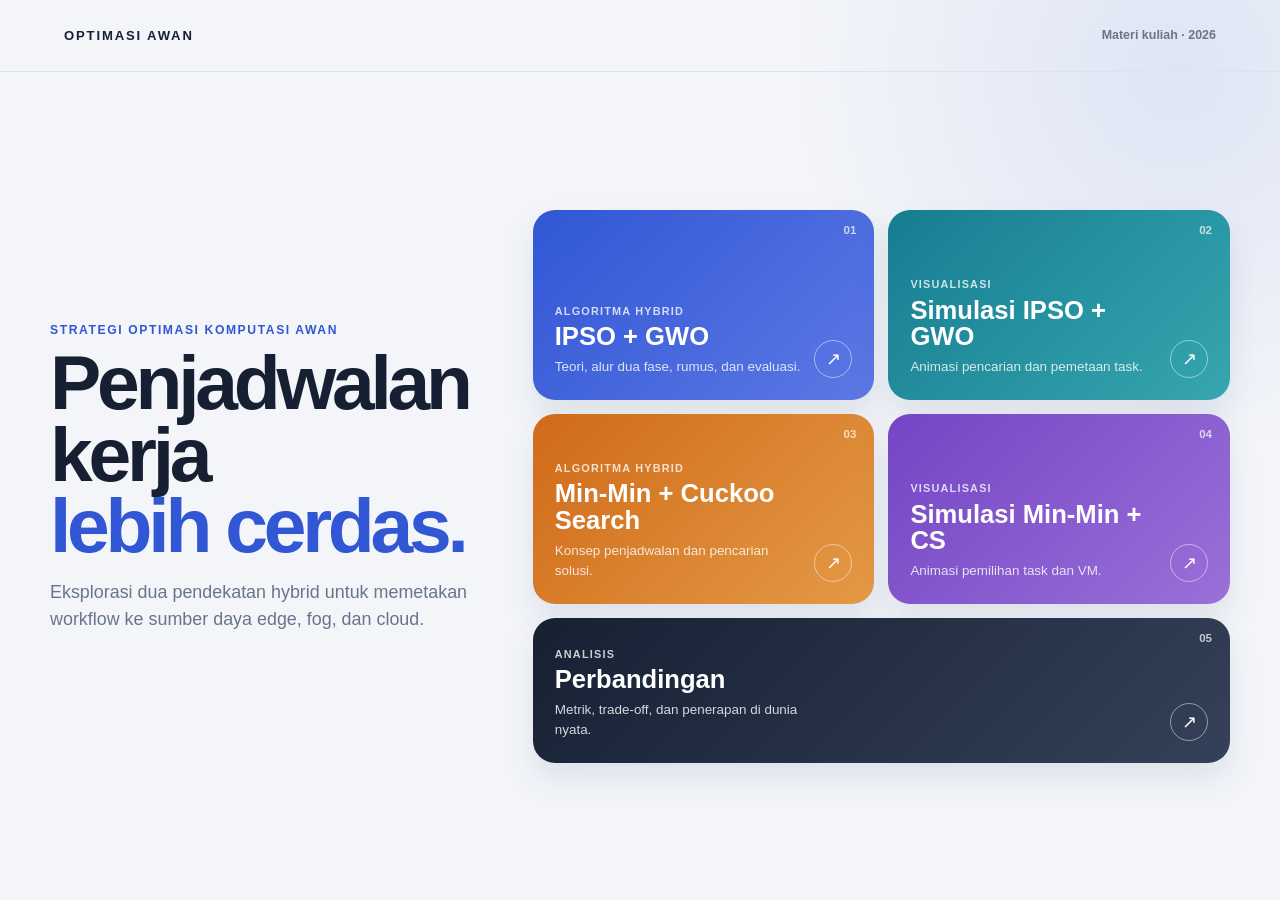
==== index.html @ a2a991a1 "setup: buat kerangka GitHub Pages dan halaman IPSO-GWO" ====
<!doctype html>
<html lang="id">
<head>
  <meta charset="utf-8">
  <meta name="viewport" content="width=device-width, initial-scale=1">
  <title>Strategi Optimasi Komputasi Awan</title>
  <meta name="description" content="Dashboard materi penjadwalan cloud dengan dua algoritma hybrid.">
  <link rel="stylesheet" href="css/style.css">
</head>
<body class="dashboard">
  <header class="dashboard-header">
    <a class="brand" href="index.html">OPTIMASI AWAN</a>
    <span class="header-meta">Materi kuliah · 2026</span>
  </header>

  <main class="dashboard-main">
    <section class="dashboard-intro">
      <p class="eyebrow">Strategi Optimasi Komputasi Awan</p>
      <h1>Penjadwalan kerja<br><span>lebih cerdas.</span></h1>
      <p>Eksplorasi dua pendekatan hybrid untuk memetakan workflow ke sumber daya edge, fog, dan cloud.</p>
    </section>

    <section class="dashboard-grid" aria-label="Pilihan halaman">
      <a class="dashboard-card card-indigo" href="ipso-gwo/">
        <span class="card-number">01</span>
        <div>
          <p class="card-kicker">Algoritma hybrid</p>
          <h2>IPSO + GWO</h2>
          <p>Teori, alur dua fase, rumus, dan evaluasi.</p>
        </div>
        <span class="card-arrow" aria-hidden="true">↗</span>
      </a>

      <a class="dashboard-card card-cyan" href="ipso-gwo/simulasi.html">
        <span class="card-number">02</span>
        <div>
          <p class="card-kicker">Visualisasi</p>
          <h2>Simulasi IPSO + GWO</h2>
          <p>Animasi pencarian dan pemetaan task.</p>
        </div>
        <span class="card-arrow" aria-hidden="true">↗</span>
      </a>

      <a class="dashboard-card card-orange" href="minmin-cs/">
        <span class="card-number">03</span>
        <div>
          <p class="card-kicker">Algoritma hybrid</p>
          <h2>Min-Min + Cuckoo Search</h2>
          <p>Konsep penjadwalan dan pencarian solusi.</p>
        </div>
        <span class="card-arrow" aria-hidden="true">↗</span>
      </a>

      <a class="dashboard-card card-violet" href="minmin-cs/simulasi.html">
        <span class="card-number">04</span>
        <div>
          <p class="card-kicker">Visualisasi</p>
          <h2>Simulasi Min-Min + CS</h2>
          <p>Animasi pemilihan task dan VM.</p>
        </div>
        <span class="card-arrow" aria-hidden="true">↗</span>
      </a>

      <a class="dashboard-card card-dark" href="perbandingan/">
        <span class="card-number">05</span>
        <div>
          <p class="card-kicker">Analisis</p>
          <h2>Perbandingan</h2>
          <p>Metrik, trade-off, dan penerapan di dunia nyata.</p>
        </div>
        <span class="card-arrow" aria-hidden="true">↗</span>
      </a>
    </section>
  </main>

  <script src="js/common.js"></script>
</body>
</html>
---- css/style.css ----
:root {
  --bg: #f3f5f9;
  --surface: #ffffff;
  --text: #172033;
  --muted: #69758a;
  --indigo: #3157d5;
  --cyan: #167d91;
  --orange: #d06a18;
  --violet: #7445c5;
  --dark: #172033;
  --border: #dde3ed;
  --radius: 22px;
  --container: 1180px;
}

* { box-sizing: border-box; }
html { scroll-behavior: smooth; }
body {
  margin: 0;
  min-width: 320px;
  color: var(--text);
  background: var(--bg);
  font-family: Inter, "Segoe UI", Arial, sans-serif;
  line-height: 1.5;
}
a { color: inherit; }

/* Dashboard */
.dashboard {
  min-height: 100vh;
  background:
    radial-gradient(circle at 92% 8%, rgba(49, 87, 213, 0.10), transparent 24rem),
    var(--bg);
}
.dashboard-header {
  height: 72px;
  display: flex;
  align-items: center;
  justify-content: space-between;
  padding: 0 clamp(20px, 5vw, 64px);
  border-bottom: 1px solid var(--border);
}
.brand {
  text-decoration: none;
  font-size: 0.82rem;
  font-weight: 900;
  letter-spacing: 0.14em;
}
.header-meta {
  color: var(--muted);
  font-size: 0.78rem;
  font-weight: 700;
}
.dashboard-main {
  width: min(calc(100% - 40px), var(--container));
  min-height: calc(100vh - 72px);
  margin: 0 auto;
  display: grid;
  grid-template-columns: 0.72fr 1.28fr;
  gap: clamp(28px, 5vw, 72px);
  align-items: center;
  padding: 44px 0;
}
.dashboard-intro h1 {
  margin: 8px 0 18px;
  font-size: clamp(3rem, 6vw, 6.1rem);
  line-height: 0.93;
  letter-spacing: -0.055em;
}
.dashboard-intro h1 span { color: var(--indigo); }
.dashboard-intro > p:last-child {
  max-width: 430px;
  color: var(--muted);
  font-size: clamp(1rem, 1.4vw, 1.15rem);
}
.eyebrow {
  margin: 0;
  color: var(--indigo);
  font-size: 0.76rem;
  font-weight: 900;
  letter-spacing: 0.13em;
  text-transform: uppercase;
}
.dashboard-grid {
  display: grid;
  grid-template-columns: repeat(2, minmax(0, 1fr));
  gap: 14px;
}
.dashboard-card {
  position: relative;
  min-height: 190px;
  padding: 22px;
  display: flex;
  align-items: flex-end;
  justify-content: space-between;
  overflow: hidden;
  border-radius: var(--radius);
  color: white;
  text-decoration: none;
  box-shadow: 0 16px 32px rgba(31, 54, 98, 0.10);
  transition: transform 180ms ease, box-shadow 180ms ease;
}
.dashboard-card:hover {
  transform: translateY(-5px);
  box-shadow: 0 20px 38px rgba(31, 54, 98, 0.18);
}
.dashboard-card:last-child { grid-column: 1 / -1; min-height: 145px; }
.card-indigo { background: linear-gradient(135deg, #3157d5, #5c78e4); }
.card-cyan { background: linear-gradient(135deg, #167d91, #36a6af); }
.card-orange { background: linear-gradient(135deg, #d06a18, #e49a46); }
.card-violet { background: linear-gradient(135deg, #7445c5, #9a70d8); }
.card-dark { background: linear-gradient(135deg, #172033, #344158); }
.card-number {
  position: absolute;
  right: 18px;
  top: 12px;
  font-size: 0.72rem;
  font-weight: 900;
  opacity: 0.72;
}
.card-kicker {
  margin: 0 0 4px;
  font-size: 0.68rem;
  font-weight: 900;
  letter-spacing: 0.11em;
  text-transform: uppercase;
  opacity: 0.78;
}
.dashboard-card h2 {
  max-width: 260px;
  margin: 0;
  font-size: clamp(1.25rem, 2vw, 1.75rem);
  line-height: 1.05;
}
.dashboard-card div > p:last-child {
  max-width: 260px;
  margin: 7px 0 0;
  font-size: 0.84rem;
  opacity: 0.82;
}
.card-arrow {
  flex: 0 0 auto;
  width: 38px;
  height: 38px;
  display: grid;
  place-items: center;
  margin-left: 10px;
  border: 1px solid rgba(255,255,255,0.48);
  border-radius: 50%;
  font-size: 1.15rem;
}

/* Slide presentation */
.slide-deck {
  width: 100vw;
  height: 100vh;
  overflow: hidden;
  background: #080c18;
}
.slide-track {
  width: 100%;
  height: 100%;
  display: flex;
  perspective: 1400px;
  transition: transform 820ms cubic-bezier(.22,.82,.18,1);
  will-change: transform;
}
.slide {
  position: relative;
  flex: 0 0 100vw;
  width: 100vw;
  min-height: 100vh;
  display: grid;
  align-items: center;
  padding: clamp(28px, 6vw, 76px);
  background:
    radial-gradient(circle at 82% 18%, rgba(90, 123, 230, 0.13), transparent 24vw),
    #f5f7fb;
  overflow: hidden;
  isolation: isolate;
  backface-visibility: hidden;
  transform-origin: center center;
}
.slide::before,
.slide::after {
  content: "";
  position: absolute;
  pointer-events: none;
  border-radius: 50%;
  filter: blur(1px);
  opacity: 0.2;
}
.slide::before {
  width: 15rem;
  height: 15rem;
  right: -7rem;
  bottom: -8rem;
  border: 2rem solid #3157d5;
}
.slide::after {
  width: 7rem;
  height: 7rem;
  left: -4rem;
  top: 22%;
  border: 1.2rem solid #21a5a5;
}
.ambient-field {
  position: absolute;
  z-index: 1;
  inset: 0;
  overflow: hidden;
  pointer-events: none;
}
.ambient-field::before {
  content: "";
  position: absolute;
  width: 32%;
  height: 32%;
  left: 58%;
  top: 12%;
  border: 1px solid rgba(49,87,213,.10);
  border-radius: 50%;
  box-shadow:
    0 0 0 35px rgba(49,87,213,.018),
    0 0 0 70px rgba(49,87,213,.012);
  animation: ambient-orbit 18s linear infinite;
}
.ambient-bubble {
  --x: 20%;
  --y: 20%;
  --size: 16px;
  --delay: 0s;
  --duration: 10s;
  --float-x: 40px;
  --float-y: -60px;
  position: absolute;
  left: var(--x);
  top: var(--y);
  width: var(--size);
  height: var(--size);
  border: 2px solid rgba(49,87,213,0.48);
  border-radius: 50%;
  background: radial-gradient(circle at 35% 30%, rgba(255,255,255,.95), rgba(49,87,213,.22));
  box-shadow: 0 10px 28px rgba(49,87,213,.14), 0 0 18px rgba(49,87,213,.08);
  opacity: .92;
  animation: ambient-drift var(--duration) cubic-bezier(.45,.05,.55,.95) var(--delay) infinite alternate;
}
.ambient-bubble:nth-child(3n) {
  border-color: rgba(33,165,165,.30);
  background: radial-gradient(circle at 35% 30%, rgba(255,255,255,.9), rgba(33,165,165,.14));
}
.ambient-bubble:nth-child(4n) {
  border-radius: 5px;
  transform: rotate(45deg);
  border-color: rgba(240,165,0,.30);
}
@keyframes ambient-drift {
  0% { transform: translate3d(-26px, 26px, 0) scale(.72) rotate(-12deg); }
  35% { transform: translate3d(16px, calc(-1 * var(--float-y)), 0) scale(1.18) rotate(10deg); }
  68% { transform: translate3d(var(--float-x), -28px, 0) scale(.88) rotate(18deg); }
  100% { transform: translate3d(38px, var(--float-y), 0) scale(1.08) rotate(32deg); }
}
@keyframes ambient-orbit {
  to { transform: rotate(360deg) scale(1.08); }
}
.slide:nth-child(even) {
  background:
    linear-gradient(135deg, rgba(49,87,213,0.07), transparent 34%),
    #edf2fa;
}
.slide-inner {
  width: min(100%, 1120px);
  margin: 0 auto;
  position: relative;
  z-index: 2;
  opacity: 0;
  transform: translateY(26px) scale(0.985);
  transition: opacity 520ms ease 220ms, transform 720ms cubic-bezier(.2,.75,.2,1) 180ms;
}
.slide.is-active .slide-inner {
  opacity: 1;
  transform: translateY(0) scale(1);
}
.slide.is-entering-forward {
  z-index: 3;
  animation: entering-forward 820ms cubic-bezier(.16,.82,.22,1) both;
}
.slide.is-entering-backward {
  z-index: 3;
  animation: entering-backward 820ms cubic-bezier(.16,.82,.22,1) both;
}
.slide.is-exiting-forward {
  z-index: 2;
  animation: exiting-forward 820ms cubic-bezier(.16,.82,.22,1) both;
}
.slide.is-exiting-backward {
  z-index: 2;
  animation: exiting-backward 820ms cubic-bezier(.16,.82,.22,1) both;
}
@keyframes entering-forward {
  0% { transform: translateX(16%) scale(.82) rotateY(-7deg); filter: brightness(.78); }
  58% { transform: translateX(-2%) scale(1.015) rotateY(1deg); filter: brightness(1); }
  100% { transform: translateX(0) scale(1) rotateY(0); }
}
@keyframes entering-backward {
  0% { transform: translateX(-16%) scale(.82) rotateY(7deg); filter: brightness(.78); }
  58% { transform: translateX(2%) scale(1.015) rotateY(-1deg); filter: brightness(1); }
  100% { transform: translateX(0) scale(1) rotateY(0); }
}
@keyframes exiting-forward {
  0% { transform: translateX(0) scale(1); opacity: 1; filter: blur(0); }
  100% { transform: translateX(-18%) scale(.88) rotateY(6deg); opacity: .52; filter: blur(2px); }
}
@keyframes exiting-backward {
  0% { transform: translateX(0) scale(1); opacity: 1; filter: blur(0); }
  100% { transform: translateX(18%) scale(.88) rotateY(-6deg); opacity: .52; filter: blur(2px); }
}
.slide.is-active .eyebrow {
  animation: reel-eyebrow 620ms cubic-bezier(.2,.75,.2,1) both 260ms;
}
.slide.is-active .slide-title {
  animation: reel-title 720ms cubic-bezier(.2,.75,.2,1) both 320ms;
}
.slide.is-active .slide-subtitle,
.slide.is-active .formula,
.slide.is-active .table-wrap,
.slide.is-active .mermaid,
.slide.is-active pre,
.slide.is-active .particle-row,
.slide.is-active .orbit {
  animation: reel-content 650ms cubic-bezier(.2,.75,.2,1) both 430ms;
}
.slide.is-active .slide-panel:nth-child(1) { animation: reel-card 620ms cubic-bezier(.2,.75,.2,1) both 420ms; }
.slide.is-active .slide-panel:nth-child(2) { animation: reel-card 620ms cubic-bezier(.2,.75,.2,1) both 520ms; }
.slide.is-active .slide-panel:nth-child(3) { animation: reel-card 620ms cubic-bezier(.2,.75,.2,1) both 620ms; }
@keyframes reel-eyebrow {
  from { opacity: 0; transform: translateX(-18px); letter-spacing: .22em; }
  to { opacity: 1; transform: translateX(0); letter-spacing: .13em; }
}
@keyframes reel-title {
  from { opacity: 0; transform: translateY(38px) scale(.96); filter: blur(5px); }
  to { opacity: 1; transform: translateY(0) scale(1); filter: blur(0); }
}
@keyframes reel-content {
  from { opacity: 0; transform: translateY(24px) scale(.97); }
  to { opacity: 1; transform: translateY(0) scale(1); }
}
@keyframes reel-card {
  from { opacity: 0; transform: translateY(44px) scale(.94) rotate(2deg); }
  to { opacity: 1; transform: translateY(0) scale(1) rotate(0); }
}
.slide-title {
  max-width: 900px;
  margin: 10px 0 28px;
  font-size: clamp(2.4rem, 6vw, 5.6rem);
  line-height: 0.98;
  letter-spacing: -0.045em;
  color: #172033;
}
.slide-subtitle {
  max-width: 760px;
  color: #465570;
  font-weight: 600;
  font-size: clamp(1.05rem, 2vw, 1.35rem);
}
.slide .eyebrow { color: #3157d5; }
.slide-panel h2,
.slide-panel h3,
.slide-panel p,
.slide-panel strong,
.slide-title,
.slide-subtitle,
.slide-number { color: #172033; }
.slide-panel p { color: #465570; }
.slide-panel strong { font-weight: 900; }
.slide-grid {
  display: grid;
  grid-template-columns: repeat(2, minmax(0, 1fr));
  gap: 18px;
}
.slide-grid.three { grid-template-columns: repeat(3, minmax(0, 1fr)); }
.slide-panel {
  padding: clamp(18px, 3vw, 28px);
  border: 1px solid var(--border);
  border-radius: 18px;
  background: var(--surface);
  transition: transform 240ms ease, border-color 240ms ease, box-shadow 240ms ease;
}
.slide-panel:hover {
  transform: translateY(-6px) rotate(-0.3deg);
  border-color: rgba(49,87,213,0.28);
  box-shadow: 0 18px 38px rgba(31,54,98,0.11);
}
.slide-panel h2, .slide-panel h3 { margin-top: 0; }
.slide-panel p:last-child { margin-bottom: 0; }
.slide-number {
  position: absolute;
  right: clamp(24px, 5vw, 64px);
  bottom: 24px;
  color: var(--muted);
  font-size: 0.75rem;
  font-weight: 900;
}
.slide-nav {
  position: fixed;
  z-index: 20;
  right: 20px;
  top: 18px;
  display: flex;
  gap: 8px;
}
.slide-controls {
  position: fixed;
  z-index: 30;
  left: 50%;
  bottom: 18px;
  transform: translateX(-50%);
  display: flex;
  align-items: center;
  gap: 10px;
  padding: 7px;
  border: 1px solid rgba(108,125,154,0.18);
  border-radius: 999px;
  background: rgba(255,255,255,0.82);
  box-shadow: 0 10px 30px rgba(31,54,98,0.12);
  backdrop-filter: blur(14px);
}
.slide-controls button {
  width: 38px;
  height: 38px;
  border: 0;
  border-radius: 50%;
  background: var(--text);
  color: white;
  cursor: pointer;
  transition: transform 160ms ease, opacity 160ms ease;
}
.slide-controls button:not(:disabled):hover { transform: scale(1.08); }
.slide-controls button:disabled { opacity: 0.25; cursor: default; }
.slide-counter {
  min-width: 68px;
  text-align: center;
  color: var(--muted);
  font-size: 0.72rem;
  font-weight: 900;
}
.slide-dots {
  display: flex;
  gap: 5px;
  align-items: center;
}
.slide-dot {
  width: 7px;
  height: 7px;
  padding: 0;
  border: 0;
  border-radius: 99px;
  background: #b7c0d0;
  cursor: pointer;
  transition: width 220ms ease, background 220ms ease;
}
.slide-dot.is-active { width: 22px; background: var(--indigo); }
.slide-progress {
  position: fixed;
  z-index: 40;
  left: 0;
  top: 0;
  height: 4px;
  width: 10%;
  background: linear-gradient(90deg, var(--indigo), #21a5a5);
  transition: width 500ms ease;
}
.orbit {
  position: relative;
  width: clamp(240px, 30vw, 390px);
  aspect-ratio: 1;
  margin: auto;
  display: grid;
  place-items: center;
  border: 1px solid rgba(49,87,213,0.18);
  border-radius: 50%;
  animation: orbit-breathe 4s ease-in-out infinite;
}
.orbit::before,
.orbit::after {
  content: "";
  position: absolute;
  border: 1px dashed rgba(49,87,213,0.28);
  border-radius: 50%;
  animation: orbit-spin 16s linear infinite;
}
.orbit::before { inset: 12%; }
.orbit::after { inset: 28%; animation-direction: reverse; animation-duration: 10s; }
.orbit-core {
  width: 34%;
  aspect-ratio: 1;
  display: grid;
  place-items: center;
  border-radius: 50%;
  background: var(--indigo);
  color: white;
  font-weight: 900;
  box-shadow: 0 16px 38px rgba(49,87,213,.28);
}
.orbit-node {
  position: absolute;
  width: 52px;
  height: 52px;
  display: grid;
  place-items: center;
  border-radius: 50%;
  background: white;
  color: var(--indigo);
  font-size: 0.72rem;
  font-weight: 900;
  box-shadow: 0 8px 24px rgba(31,54,98,.12);
}
.orbit-node.n1 { left: 8%; top: 14%; }
.orbit-node.n2 { right: 4%; top: 38%; }
.orbit-node.n3 { left: 24%; bottom: 2%; }
@keyframes orbit-spin { to { transform: rotate(360deg); } }
@keyframes orbit-breathe {
  0%,100% { transform: scale(.98); }
  50% { transform: scale(1.025); }
}
.particle-row {
  display: flex;
  align-items: center;
  justify-content: center;
  gap: clamp(8px,2vw,22px);
  min-height: 170px;
}
.particle {
  width: clamp(54px,7vw,86px);
  aspect-ratio: 1;
  display: grid;
  place-items: center;
  border-radius: 50%;
  background: #edf2fb;
  color: var(--indigo);
  font-weight: 900;
  box-shadow: inset 0 0 0 1px rgba(49,87,213,.12);
  animation: particle-pulse 2.4s ease-in-out infinite;
}
.particle:nth-child(2) { animation-delay: .18s; }
.particle:nth-child(3) { animation-delay: .36s; }
.particle:nth-child(4) { animation-delay: .54s; }
.particle.is-best {
  background: var(--indigo);
  color: white;
  box-shadow: 0 14px 32px rgba(49,87,213,.25);
}
@keyframes particle-pulse {
  0%,100% { transform: translateY(0); }
  50% { transform: translateY(-10px); }
}
.slide-nav a,
.slide-nav button {
  min-height: 38px;
  display: inline-grid;
  place-items: center;
  padding: 7px 12px;
  border: 1px solid var(--border);
  border-radius: 999px;
  background: rgba(255,255,255,0.92);
  color: var(--text);
  text-decoration: none;
  font: 800 0.78rem/1 Inter, "Segoe UI", sans-serif;
  cursor: pointer;
  backdrop-filter: blur(8px);
}
.metric {
  font-size: clamp(2.2rem, 5vw, 4.5rem);
  line-height: 1;
  font-weight: 900;
  letter-spacing: -0.04em;
  color: var(--indigo);
}
.formula {
  padding: 18px;
  border-radius: 14px;
  overflow-x: auto;
  background: #edf2fb;
  text-align: center;
}
.table-wrap { overflow-x: auto; }
table {
  width: 100%;
  border-collapse: collapse;
  background: var(--surface);
}
th, td {
  padding: 10px 12px;
  border: 1px solid var(--border);
  text-align: left;
}
th { background: #edf2fb; }
pre {
  overflow-x: auto;
  padding: 18px;
  border-radius: 14px;
  background: #172033;
  color: #edf3ff;
  font-size: clamp(0.72rem, 1.2vw, 0.9rem);
}
.mermaid {
  max-height: 56vh;
  overflow: auto;
  padding: 12px;
  border: 1px solid var(--border);
  border-radius: 14px;
  background: var(--surface);
}
.todo-slide {
  display: grid;
  place-items: center;
  text-align: center;
}
.todo-slide .slide-inner { max-width: 760px; }

@media (max-width: 900px) {
  .dashboard-main {
    grid-template-columns: 1fr;
    align-content: start;
  }
  .dashboard-intro h1 { font-size: clamp(3.2rem, 13vw, 5.8rem); }
  .dashboard-grid { padding-bottom: 24px; }
  .slide-grid, .slide-grid.three { grid-template-columns: 1fr; }
  .slide { min-height: 100vh; width: 100vw; flex-basis: 100vw; padding: 70px 20px 44px; }
  .slide-nav { right: 10px; top: 10px; }
}

@media (max-width: 600px) {
  .header-meta { display: none; }
  .dashboard-header { height: 58px; }
  .dashboard-main { min-height: calc(100vh - 58px); width: min(calc(100% - 24px), var(--container)); padding: 28px 0; }
  .dashboard-grid { grid-template-columns: 1fr; }
  .dashboard-card, .dashboard-card:last-child { grid-column: auto; min-height: 150px; }
  .dashboard-intro h1 { margin-bottom: 12px; }
  .slide-nav a:last-child { display: none; }
}

@media (prefers-color-scheme: dark) {
  :root {
    --bg: #0d1525;
    --surface: #121d30;
    --text: #edf3ff;
    --muted: #adb9ce;
    --border: #2b3a55;
  }
  .dashboard { background: radial-gradient(circle at 92% 8%, rgba(91, 119, 228, 0.14), transparent 24rem), var(--bg); }
  .dashboard-card { box-shadow: none; }
  .slide-deck, .slide:nth-child(even) { background: #0d1525; }
  .slide-panel, table { background: var(--surface); }
  th, .formula { background: #1a2942; }
  .slide-nav a, .slide-nav button { background: rgba(18,29,48,0.92); color: var(--text); }
  .slide-title,
  .slide-panel h2,
  .slide-panel h3,
  .slide-panel strong,
  .slide-number { color: #edf3ff; }
  .slide-subtitle,
  .slide-panel p { color: #bdc8d8; }
  .slide-controls { background: rgba(18,29,48,.92); }
  .slide-counter { color: #bdc8d8; }
}

@media (prefers-reduced-motion: reduce) {
  .slide-track,
  .slide,
  .slide-inner,
  .ambient-bubble,
  .orbit,
  .orbit::before,
  .orbit::after,
  .particle { transition: none !important; animation-duration: 1ms !important; animation-iteration-count: 1 !important; }
}
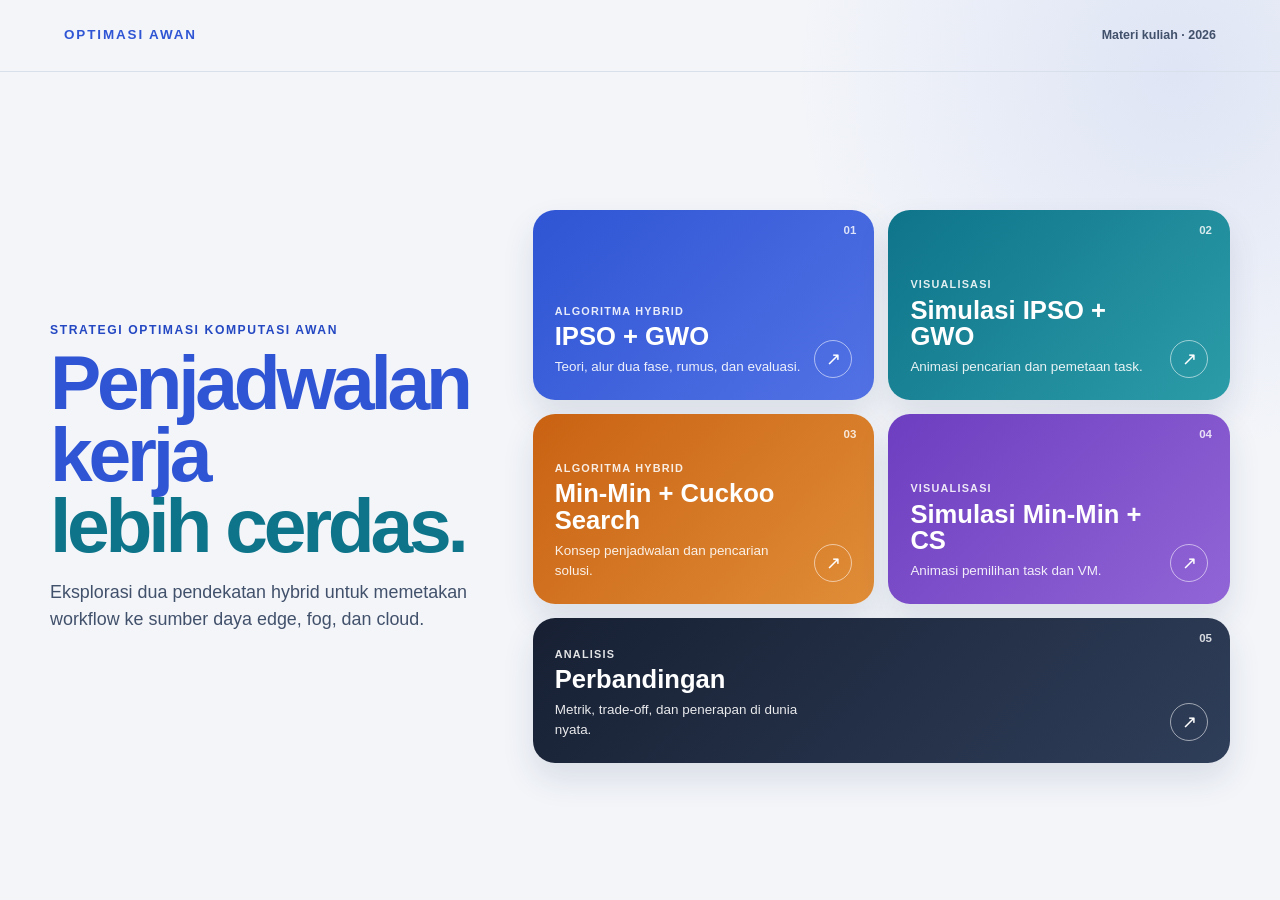
==== commit 6030ba02: "refactor: pisah CSS menjadi base.css dan theme.css per bagian" ====
--- a/index.html
+++ b/index.html
@@ -5,7 +5,7 @@
   <meta name="viewport" content="width=device-width, initial-scale=1">
   <title>Strategi Optimasi Komputasi Awan</title>
   <meta name="description" content="Dashboard materi penjadwalan cloud dengan dua algoritma hybrid.">
-  <link rel="stylesheet" href="css/style.css">
+  <link rel="stylesheet" href="css/base.css">
 </head>
 <body class="dashboard">
   <header class="dashboard-header">
--- a/css/base.css
+++ b/css/base.css
@@ -0,0 +1,955 @@
+:root,
+[data-theme="light"] {
+  --bg: #f3f5f9;
+  --slide-bg: #f5f7fb;
+  --slide-bg-alt: #edf2fa;
+  --surface: #ffffff;
+  --surface-subtle: #edf2fb;
+  --text: #172033;
+  --text-color: var(--text);
+  --heading-color: #2f55d4;
+  --text-muted: #42516b;
+  --muted: var(--text-muted);
+  --indigo: #2f55d4;
+  --cyan: #0e748a;
+  --orange: #c96212;
+  --violet: #7445c5;
+  --accent: var(--indigo);
+  --accent-secondary: var(--cyan);
+  --accent-text: #2447c2;
+  --accent-soft: rgba(47, 85, 212, 0.10);
+  --accent-glow: rgba(47, 85, 212, 0.22);
+  --dark: #172033;
+  --border: #d8e0ec;
+  --radius: 22px;
+  --container: 1180px;
+  --shadow-card: 0 14px 32px rgba(23, 32, 51, 0.08);
+  --shadow-card-hover: 0 20px 40px rgba(23, 32, 51, 0.14);
+  --dock-bg: rgba(255, 255, 255, 0.90);
+  --dock-border: rgba(47, 85, 212, 0.18);
+  --dock-btn-bg: #2f55d4;
+  --dock-btn-fg: #ffffff;
+  --dock-btn-disabled-bg: #e4eaf4;
+  --dock-btn-disabled-fg: #8391a8;
+  --dock-dot-bg: #b4c0d4;
+  --nav-bg: rgba(255, 255, 255, 0.92);
+  --nav-fg: #172033;
+  --nav-border: #d8e0ec;
+  --code-bg: #131d31;
+  --code-fg: #edf3ff;
+  --ambient-primary: rgba(47, 85, 212, 0.34);
+  --ambient-secondary: rgba(14, 116, 138, 0.28);
+  --ambient-tertiary: rgba(201, 98, 18, 0.26);
+  --focus-ring: #2f55d4;
+}
+
+[data-theme="dark"],
+.slide[data-theme="dark"] {
+  --bg: #0d1525;
+  --slide-bg: #0d1525;
+  --slide-bg-alt: #111c32;
+  --surface: #152238;
+  --surface-subtle: #1c2d4a;
+  --text: #e4ecf9;
+  --text-color: var(--text);
+  --heading-color: #f0f5ff;
+  --text-muted: #b4c2d8;
+  --muted: var(--text-muted);
+  --indigo: #4169eb;
+  --accent: #6e94ff;
+  --accent-secondary: #4ed8e0;
+  --accent-text: #85a8ff;
+  --accent-soft: rgba(110, 148, 255, 0.14);
+  --accent-glow: rgba(110, 148, 255, 0.28);
+  --border: #2a3c5c;
+  --shadow-card: 0 14px 32px rgba(4, 9, 20, 0.36);
+  --shadow-card-hover: 0 22px 44px rgba(4, 9, 20, 0.5);
+  --dock-bg: rgba(18, 29, 48, 0.92);
+  --dock-border: rgba(133, 168, 255, 0.22);
+  --dock-btn-bg: #3b63e6;
+  --dock-btn-fg: #ffffff;
+  --dock-btn-disabled-bg: rgba(148, 163, 184, 0.16);
+  --dock-btn-disabled-fg: rgba(180, 194, 216, 0.45);
+  --dock-dot-bg: #4f6282;
+  --nav-bg: rgba(21, 34, 56, 0.92);
+  --nav-fg: #edf3ff;
+  --nav-border: #2c4063;
+  --code-bg: #0a1120;
+  --code-fg: #edf3ff;
+  --ambient-primary: rgba(110, 148, 255, 0.32);
+  --ambient-secondary: rgba(78, 216, 224, 0.28);
+  --ambient-tertiary: rgba(255, 166, 77, 0.24);
+  --focus-ring: #85a8ff;
+}
+
+* { box-sizing: border-box; }
+html { scroll-behavior: smooth; }
+body {
+  margin: 0;
+  min-width: 320px;
+  color: var(--text-color);
+  background: var(--bg);
+  font-family: Inter, "Segoe UI", Arial, sans-serif;
+  line-height: 1.5;
+}
+a { color: inherit; }
+
+:focus-visible {
+  outline: 3px solid var(--focus-ring);
+  outline-offset: 2px;
+}
+
+/* Dashboard */
+.dashboard {
+  min-height: 100vh;
+  background:
+    radial-gradient(circle at 92% 8%, var(--accent-soft), transparent 24rem),
+    var(--bg);
+}
+.dashboard-header {
+  height: 72px;
+  display: flex;
+  align-items: center;
+  justify-content: space-between;
+  padding: 0 clamp(20px, 5vw, 64px);
+  border-bottom: 1px solid var(--border);
+}
+.brand {
+  text-decoration: none;
+  color: var(--heading-color);
+  font-size: 0.84rem;
+  font-weight: 900;
+  letter-spacing: 0.14em;
+}
+.header-meta {
+  color: var(--text-muted);
+  font-size: 0.78rem;
+  font-weight: 700;
+}
+.dashboard-main {
+  width: min(calc(100% - 40px), var(--container));
+  min-height: calc(100vh - 72px);
+  margin: 0 auto;
+  display: grid;
+  grid-template-columns: 0.72fr 1.28fr;
+  gap: clamp(28px, 5vw, 72px);
+  align-items: center;
+  padding: 44px 0;
+}
+.dashboard-intro h1 {
+  margin: 8px 0 18px;
+  color: var(--heading-color);
+  font-size: clamp(3rem, 6vw, 6.1rem);
+  line-height: 0.93;
+  letter-spacing: -0.055em;
+}
+.dashboard-intro h1 span { color: var(--accent-secondary); }
+.dashboard-intro > p:last-child {
+  max-width: 430px;
+  color: var(--text-muted);
+  font-size: clamp(1rem, 1.4vw, 1.15rem);
+}
+.eyebrow {
+  margin: 0;
+  color: var(--accent-text);
+  font-size: 0.76rem;
+  font-weight: 900;
+  letter-spacing: 0.13em;
+  text-transform: uppercase;
+}
+.dashboard-grid {
+  display: grid;
+  grid-template-columns: repeat(2, minmax(0, 1fr));
+  gap: 14px;
+}
+.dashboard-card {
+  position: relative;
+  min-height: 190px;
+  padding: 22px;
+  display: flex;
+  align-items: flex-end;
+  justify-content: space-between;
+  overflow: hidden;
+  border-radius: var(--radius);
+  color: #ffffff;
+  text-decoration: none;
+  box-shadow: 0 16px 32px rgba(31, 54, 98, 0.12);
+  transition: transform 180ms ease, box-shadow 180ms ease;
+}
+.dashboard-card:hover {
+  transform: translateY(-5px);
+  box-shadow: 0 20px 38px rgba(31, 54, 98, 0.20);
+}
+.dashboard-card:last-child { grid-column: 1 / -1; min-height: 145px; }
+.card-indigo { background: linear-gradient(135deg, #2f55d4, #5272e5); }
+.card-cyan { background: linear-gradient(135deg, #0e748a, #2c9ca8); }
+.card-orange { background: linear-gradient(135deg, #c96212, #e08d38); }
+.card-violet { background: linear-gradient(135deg, #6d3ec0, #9165d6); }
+.card-dark { background: linear-gradient(135deg, #172033, #2f3e59); }
+.card-number {
+  position: absolute;
+  right: 18px;
+  top: 12px;
+  font-size: 0.72rem;
+  font-weight: 900;
+  opacity: 0.82;
+}
+.card-kicker {
+  margin: 0 0 4px;
+  font-size: 0.68rem;
+  font-weight: 900;
+  letter-spacing: 0.11em;
+  text-transform: uppercase;
+  opacity: 0.88;
+}
+.dashboard-card h2 {
+  max-width: 260px;
+  margin: 0;
+  color: #ffffff;
+  font-size: clamp(1.25rem, 2vw, 1.75rem);
+  line-height: 1.05;
+}
+.dashboard-card div > p:last-child {
+  max-width: 260px;
+  margin: 7px 0 0;
+  font-size: 0.84rem;
+  opacity: 0.90;
+}
+.card-arrow {
+  flex: 0 0 auto;
+  width: 38px;
+  height: 38px;
+  display: grid;
+  place-items: center;
+  margin-left: 10px;
+  border: 1px solid rgba(255, 255, 255, 0.55);
+  border-radius: 50%;
+  font-size: 1.15rem;
+}
+
+/* Slide presentation */
+.slide-deck {
+  width: 100vw;
+  height: 100vh;
+  overflow: hidden;
+  background: var(--slide-bg);
+}
+.slide-track {
+  width: 100%;
+  height: 100%;
+  display: flex;
+  perspective: 1400px;
+  transition: transform 820ms cubic-bezier(.22, .82, .18, 1);
+  will-change: transform;
+}
+.slide {
+  position: relative;
+  flex: 0 0 100vw;
+  width: 100vw;
+  height: 100vh;
+  min-height: 100vh;
+  display: grid;
+  align-items: center;
+  padding: clamp(64px, 7vh, 84px) clamp(28px, 5.5vw, 76px) 108px;
+  color: var(--text-color);
+  background:
+    radial-gradient(circle at 82% 18%, var(--accent-soft), transparent 26vw),
+    var(--slide-bg);
+  overflow-x: hidden;
+  overflow-y: auto;
+  isolation: isolate;
+  backface-visibility: hidden;
+  transform-origin: center center;
+}
+.slide:nth-child(even) {
+  background:
+    linear-gradient(135deg, var(--accent-soft), transparent 38%),
+    var(--slide-bg-alt);
+}
+.slide::before,
+.slide::after {
+  content: "";
+  position: absolute;
+  pointer-events: none;
+  border-radius: 50%;
+  filter: blur(1px);
+  opacity: 0.18;
+}
+.slide::before {
+  width: 15rem;
+  height: 15rem;
+  right: -7rem;
+  bottom: -8rem;
+  border: 2rem solid var(--accent);
+}
+.slide::after {
+  width: 7rem;
+  height: 7rem;
+  left: -4rem;
+  top: 22%;
+  border: 1.2rem solid var(--accent-secondary);
+}
+
+.ambient-field {
+  position: absolute;
+  z-index: 1;
+  inset: 0;
+  overflow: hidden;
+  pointer-events: none;
+}
+.ambient-field::before {
+  content: "";
+  position: absolute;
+  width: 32%;
+  height: 32%;
+  left: 58%;
+  top: 12%;
+  border: 1px solid var(--accent-soft);
+  border-radius: 50%;
+  box-shadow:
+    0 0 0 35px rgba(47, 85, 212, 0.025),
+    0 0 0 70px rgba(47, 85, 212, 0.015);
+  animation: ambient-orbit 18s linear infinite;
+  animation-play-state: paused;
+}
+.slide.is-active .ambient-field::before,
+.slide.is-active .ambient-bubble {
+  animation-play-state: running;
+}
+body.is-page-hidden .ambient-field::before,
+body.is-page-hidden .ambient-bubble,
+body.is-page-hidden .orbit,
+body.is-page-hidden .orbit::before,
+body.is-page-hidden .orbit::after,
+body.is-page-hidden .particle {
+  animation-play-state: paused !important;
+}
+.ambient-bubble {
+  --x: 20%;
+  --y: 20%;
+  --size: 16px;
+  --delay: 0s;
+  --duration: 10s;
+  --float-x: 40px;
+  --float-y: -60px;
+  position: absolute;
+  left: var(--x);
+  top: var(--y);
+  width: var(--size);
+  height: var(--size);
+  border: 2px solid var(--ambient-primary);
+  border-radius: 50%;
+  background: radial-gradient(circle at 35% 30%, rgba(255, 255, 255, 0.72), var(--accent-soft));
+  box-shadow: 0 10px 28px rgba(47, 85, 212, 0.12);
+  opacity: 0.75;
+  animation: ambient-drift var(--duration) cubic-bezier(.45, .05, .55, .95) var(--delay) infinite alternate;
+  animation-play-state: paused;
+  will-change: transform;
+}
+.ambient-bubble:nth-child(3n) {
+  border-color: var(--ambient-secondary);
+  background: radial-gradient(circle at 35% 30%, rgba(255, 255, 255, 0.65), rgba(14, 116, 138, 0.14));
+}
+.ambient-bubble:nth-child(4n) {
+  border-radius: 5px;
+  transform: rotate(45deg);
+  border-color: var(--ambient-tertiary);
+}
+@keyframes ambient-drift {
+  0% { transform: translate3d(-26px, 26px, 0) scale(.76) rotate(-12deg); }
+  35% { transform: translate3d(16px, calc(-1 * var(--float-y)), 0) scale(1.14) rotate(10deg); }
+  68% { transform: translate3d(var(--float-x), -28px, 0) scale(.9) rotate(18deg); }
+  100% { transform: translate3d(38px, var(--float-y), 0) scale(1.06) rotate(32deg); }
+}
+@keyframes ambient-orbit {
+  to { transform: rotate(360deg) scale(1.08); }
+}
+
+.slide-inner {
+  width: min(100%, 1120px);
+  margin: auto;
+  position: relative;
+  z-index: 2;
+  opacity: 0;
+  transform: translateY(26px) scale(0.985);
+  transition: opacity 520ms ease 220ms, transform 720ms cubic-bezier(.2, .75, .2, 1) 180ms;
+}
+.slide.is-active .slide-inner {
+  opacity: 1;
+  transform: translateY(0) scale(1);
+}
+.slide.is-entering-forward {
+  z-index: 3;
+  animation: entering-forward 820ms cubic-bezier(.16, .82, .22, 1) both;
+}
+.slide.is-entering-backward {
+  z-index: 3;
+  animation: entering-backward 820ms cubic-bezier(.16, .82, .22, 1) both;
+}
+.slide.is-exiting-forward {
+  z-index: 2;
+  animation: exiting-forward 820ms cubic-bezier(.16, .82, .22, 1) both;
+}
+.slide.is-exiting-backward {
+  z-index: 2;
+  animation: exiting-backward 820ms cubic-bezier(.16, .82, .22, 1) both;
+}
+@keyframes entering-forward {
+  0% { transform: translateX(16%) scale(.86) rotateY(-6deg); opacity: 0.72; }
+  58% { transform: translateX(-1.5%) scale(1.01) rotateY(1deg); opacity: 1; }
+  100% { transform: translateX(0) scale(1) rotateY(0); opacity: 1; }
+}
+@keyframes entering-backward {
+  0% { transform: translateX(-16%) scale(.86) rotateY(6deg); opacity: 0.72; }
+  58% { transform: translateX(1.5%) scale(1.01) rotateY(-1deg); opacity: 1; }
+  100% { transform: translateX(0) scale(1) rotateY(0); opacity: 1; }
+}
+@keyframes exiting-forward {
+  0% { transform: translateX(0) scale(1); opacity: 1; }
+  100% { transform: translateX(-18%) scale(.9) rotateY(5deg); opacity: 0.45; }
+}
+@keyframes exiting-backward {
+  0% { transform: translateX(0) scale(1); opacity: 1; }
+  100% { transform: translateX(18%) scale(.9) rotateY(-5deg); opacity: 0.45; }
+}
+
+.slide.is-active .eyebrow {
+  animation: reel-eyebrow 580ms cubic-bezier(.2, .75, .2, 1) both 220ms;
+}
+.slide.is-active .slide-title {
+  animation: reel-title 680ms cubic-bezier(.2, .75, .2, 1) both 280ms;
+}
+.slide.is-active .slide-subtitle,
+.slide.is-active .formula,
+.slide.is-active .table-wrap,
+.slide.is-active .mermaid,
+.slide.is-active pre,
+.slide.is-active .particle-row,
+.slide.is-active .orbit {
+  animation: reel-content 620ms cubic-bezier(.2, .75, .2, 1) both 380ms;
+}
+.slide.is-active .slide-panel:nth-child(1) { animation: reel-card 580ms cubic-bezier(.2, .75, .2, 1) both 360ms; }
+.slide.is-active .slide-panel:nth-child(2) { animation: reel-card 580ms cubic-bezier(.2, .75, .2, 1) both 450ms; }
+.slide.is-active .slide-panel:nth-child(3) { animation: reel-card 580ms cubic-bezier(.2, .75, .2, 1) both 540ms; }
+@keyframes reel-eyebrow {
+  from { opacity: 0; transform: translateX(-18px); }
+  to { opacity: 1; transform: translateX(0); }
+}
+@keyframes reel-title {
+  from { opacity: 0; transform: translateY(32px) scale(.97); }
+  to { opacity: 1; transform: translateY(0) scale(1); }
+}
+@keyframes reel-content {
+  from { opacity: 0; transform: translateY(22px) scale(.98); }
+  to { opacity: 1; transform: translateY(0) scale(1); }
+}
+@keyframes reel-card {
+  from { opacity: 0; transform: translateY(36px) scale(.95); }
+  to { opacity: 1; transform: translateY(0) scale(1); }
+}
+
+/* Standardized Typography & Semantic Contrast */
+.slide h1,
+.slide h2,
+.slide h3,
+.slide-title,
+.slide-panel h2,
+.slide-panel h3 {
+  color: var(--heading-color);
+}
+.slide-title {
+  max-width: 920px;
+  margin: 10px 0 24px;
+  font-size: clamp(2.3rem, 5.6vw, 5.2rem);
+  line-height: 1.01;
+  letter-spacing: -0.04em;
+}
+.slide-subtitle {
+  max-width: 780px;
+  color: var(--text-muted);
+  font-weight: 600;
+  font-size: clamp(1.02rem, 1.8vw, 1.28rem);
+}
+.slide .eyebrow { color: var(--accent-text); }
+.slide-panel p,
+.slide-panel li { color: var(--text-muted); }
+.slide-panel strong,
+.slide-subtitle strong { color: var(--text-color); font-weight: 800; }
+
+.slide-grid {
+  display: grid;
+  grid-template-columns: repeat(2, minmax(0, 1fr));
+  gap: 18px;
+}
+.slide-grid.three { grid-template-columns: repeat(3, minmax(0, 1fr)); }
+.slide-panel {
+  padding: clamp(18px, 2.6vw, 26px);
+  border: 1px solid var(--border);
+  border-radius: 18px;
+  background: var(--surface);
+  box-shadow: var(--shadow-card);
+  transition: transform 240ms ease, border-color 240ms ease, box-shadow 240ms ease;
+}
+.slide-panel:hover {
+  transform: translateY(-5px);
+  border-color: var(--accent-glow);
+  box-shadow: var(--shadow-card-hover);
+}
+.slide-panel h2,
+.slide-panel h3 { margin-top: 0; }
+.slide-panel p:last-child { margin-bottom: 0; }
+
+.slide-number {
+  position: fixed;
+  right: clamp(20px, 4vw, 48px);
+  bottom: 28px;
+  z-index: 15;
+  color: var(--text-muted);
+  font-size: 0.75rem;
+  font-weight: 900;
+  pointer-events: none;
+}
+.slide .slide-number {
+  position: absolute;
+  right: clamp(24px, 5vw, 64px);
+  bottom: 26px;
+}
+
+/* Top Navigation */
+.slide-nav {
+  position: fixed;
+  z-index: 25;
+  right: 20px;
+  top: 16px;
+  display: flex;
+  gap: 8px;
+}
+.slide-nav a,
+.slide-nav button {
+  min-height: 38px;
+  display: inline-grid;
+  place-items: center;
+  padding: 7px 14px;
+  border: 1px solid var(--nav-border);
+  border-radius: 999px;
+  background: var(--nav-bg);
+  color: var(--nav-fg);
+  text-decoration: none;
+  font: 800 0.78rem/1 Inter, "Segoe UI", sans-serif;
+  cursor: pointer;
+  backdrop-filter: blur(10px);
+  transition: transform 160ms ease, border-color 160ms ease, background-color 160ms ease;
+}
+.slide-nav a:hover,
+.slide-nav button:hover {
+  transform: translateY(-1px);
+  border-color: var(--accent);
+}
+
+/* Bottom Dock Navigation */
+.slide-controls {
+  position: fixed;
+  z-index: 30;
+  left: 50%;
+  bottom: 18px;
+  transform: translateX(-50%);
+  display: flex;
+  align-items: center;
+  gap: 10px;
+  padding: 7px 10px;
+  border: 1px solid var(--dock-border);
+  border-radius: 999px;
+  background: var(--dock-bg);
+  box-shadow: 0 12px 32px rgba(15, 25, 48, 0.16);
+  backdrop-filter: blur(14px);
+  max-width: calc(100vw - 24px);
+}
+.slide-controls > button {
+  flex: 0 0 auto;
+  width: 38px;
+  height: 38px;
+  display: grid;
+  place-items: center;
+  border: 1px solid transparent;
+  border-radius: 50%;
+  background: var(--dock-btn-bg);
+  color: var(--dock-btn-fg);
+  font-size: 1rem;
+  font-weight: 800;
+  line-height: 1;
+  cursor: pointer;
+  transition: transform 160ms ease, background-color 160ms ease, color 160ms ease, opacity 160ms ease;
+}
+.slide-controls > button:not(:disabled):hover {
+  transform: scale(1.08);
+}
+.slide-controls > button:disabled {
+  background: var(--dock-btn-disabled-bg);
+  color: var(--dock-btn-disabled-fg);
+  border-color: var(--border);
+  opacity: 1;
+  cursor: not-allowed;
+}
+.slide-counter {
+  min-width: 58px;
+  text-align: center;
+  color: var(--text-muted);
+  font-size: 0.74rem;
+  font-weight: 900;
+  font-variant-numeric: tabular-nums;
+}
+.slide-dots {
+  display: flex;
+  gap: 5px;
+  align-items: center;
+  max-width: 44vw;
+  overflow: hidden;
+  padding: 2px 0;
+}
+.slide-controls .slide-dot {
+  flex: 0 0 auto;
+  width: 7px;
+  height: 7px;
+  padding: 0;
+  border: 0;
+  border-radius: 99px;
+  background: var(--dock-dot-bg);
+  cursor: pointer;
+  transition: width 220ms ease, background-color 220ms ease, transform 180ms ease;
+}
+.slide-controls .slide-dot:hover {
+  transform: scale(1.25);
+}
+.slide-controls .slide-dot.is-active {
+  width: 22px;
+  background: var(--accent);
+}
+.slide-progress {
+  position: fixed;
+  z-index: 40;
+  left: 0;
+  top: 0;
+  height: 4px;
+  width: 100%;
+  transform-origin: left center;
+  transform: scaleX(0.08);
+  background: linear-gradient(90deg, var(--accent), var(--accent-secondary));
+  transition: transform 460ms cubic-bezier(.22, .82, .18, 1);
+}
+
+/* Shared visual widgets */
+.orbit {
+  position: relative;
+  width: clamp(240px, 30vw, 390px);
+  aspect-ratio: 1;
+  margin: auto;
+  display: grid;
+  place-items: center;
+  border: 1px solid var(--accent-glow);
+  border-radius: 50%;
+  animation: orbit-breathe 4s ease-in-out infinite;
+}
+.orbit::before,
+.orbit::after {
+  content: "";
+  position: absolute;
+  border: 1px dashed var(--accent-glow);
+  border-radius: 50%;
+  animation: orbit-spin 16s linear infinite;
+}
+.orbit::before { inset: 12%; }
+.orbit::after { inset: 28%; animation-direction: reverse; animation-duration: 10s; }
+.orbit-core {
+  width: 34%;
+  aspect-ratio: 1;
+  display: grid;
+  place-items: center;
+  border-radius: 50%;
+  background: #2f55d4;
+  color: #ffffff;
+  font-weight: 900;
+  box-shadow: 0 16px 38px rgba(47, 85, 212, 0.30);
+}
+.orbit-node {
+  position: absolute;
+  width: 52px;
+  height: 52px;
+  display: grid;
+  place-items: center;
+  border-radius: 50%;
+  background: var(--surface);
+  color: var(--heading-color);
+  border: 1px solid var(--border);
+  font-size: 0.72rem;
+  font-weight: 900;
+  box-shadow: 0 8px 24px rgba(23, 32, 51, 0.14);
+}
+.orbit-node.n1 { left: 8%; top: 14%; }
+.orbit-node.n2 { right: 4%; top: 38%; }
+.orbit-node.n3 { left: 24%; bottom: 2%; }
+@keyframes orbit-spin { to { transform: rotate(360deg); } }
+@keyframes orbit-breathe {
+  0%, 100% { transform: scale(.98); }
+  50% { transform: scale(1.025); }
+}
+
+.particle-row {
+  display: flex;
+  align-items: center;
+  justify-content: center;
+  gap: clamp(8px, 2vw, 22px);
+  min-height: 150px;
+}
+.particle {
+  width: clamp(54px, 7vw, 86px);
+  aspect-ratio: 1;
+  display: grid;
+  place-items: center;
+  border-radius: 50%;
+  background: var(--surface-subtle);
+  color: var(--accent-text);
+  font-weight: 900;
+  box-shadow: inset 0 0 0 1px var(--border);
+  animation: particle-pulse 2.4s ease-in-out infinite;
+}
+.particle:nth-child(2) { animation-delay: .18s; }
+.particle:nth-child(3) { animation-delay: .36s; }
+.particle:nth-child(4) { animation-delay: .54s; }
+.particle.is-best {
+  background: #2f55d4;
+  color: #ffffff;
+  box-shadow: 0 14px 32px rgba(47, 85, 212, 0.28);
+}
+@keyframes particle-pulse {
+  0%, 100% { transform: translateY(0); }
+  50% { transform: translateY(-10px); }
+}
+
+.metric {
+  font-size: clamp(2.1rem, 4.6vw, 4.2rem);
+  line-height: 1;
+  font-weight: 900;
+  letter-spacing: -0.04em;
+  color: var(--accent-text);
+}
+.formula {
+  padding: 16px 18px;
+  border-radius: 14px;
+  border: 1px solid var(--border);
+  overflow-x: auto;
+  background: var(--surface-subtle);
+  color: var(--text-color);
+  text-align: center;
+}
+.table-wrap { overflow-x: auto; }
+table {
+  width: 100%;
+  border-collapse: collapse;
+  background: var(--surface);
+  color: var(--text-color);
+}
+th, td {
+  padding: 10px 12px;
+  border: 1px solid var(--border);
+  text-align: left;
+}
+th {
+  background: var(--surface-subtle);
+  color: var(--heading-color);
+  font-weight: 800;
+}
+pre {
+  overflow-x: auto;
+  padding: 18px;
+  border-radius: 14px;
+  border: 1px solid var(--border);
+  background: var(--code-bg);
+  color: var(--code-fg);
+  font-size: clamp(0.74rem, 1.15vw, 0.88rem);
+}
+.mermaid {
+  max-height: 56vh;
+  overflow: auto;
+  padding: 12px;
+  border: 1px solid var(--border);
+  border-radius: 14px;
+  background: var(--surface);
+}
+.todo-slide {
+  display: grid;
+  place-items: center;
+  text-align: center;
+}
+.todo-slide .slide-inner { max-width: 760px; }
+
+/* Keep explicit light simulator page scoped to light tokens even in dark OS mode */
+.slide-deck.sim-page {
+  --bg: #f3f5f9;
+  --slide-bg: #f3f5f9;
+  --slide-bg-alt: #f3f5f9;
+  --surface: #ffffff;
+  --surface-subtle: #edf2fb;
+  --text: #172033;
+  --text-color: #172033;
+  --heading-color: #2f55d4;
+  --text-muted: #42516b;
+  --muted: #42516b;
+  --indigo: #2f55d4;
+  --accent: #2f55d4;
+  --accent-text: #2447c2;
+  --border: #dde3ed;
+  --nav-bg: rgba(255, 255, 255, 0.94);
+  --nav-fg: #172033;
+  --nav-border: #d8e0ec;
+  color: var(--text-color);
+}
+
+/* Body active-slide theme sync for fixed dock & top nav */
+body[data-active-theme="light"] {
+  --dock-bg: rgba(255, 255, 255, 0.92);
+  --dock-border: rgba(47, 85, 212, 0.18);
+  --dock-btn-bg: #2f55d4;
+  --dock-btn-fg: #ffffff;
+  --dock-btn-disabled-bg: #e4eaf4;
+  --dock-btn-disabled-fg: #8391a8;
+  --dock-dot-bg: #b4c0d4;
+  --nav-bg: rgba(255, 255, 255, 0.92);
+  --nav-fg: #172033;
+  --nav-border: #d8e0ec;
+  --text-muted: #42516b;
+  --border: #d8e0ec;
+  --accent: #2f55d4;
+}
+body[data-active-theme="dark"] {
+  --dock-bg: rgba(18, 29, 48, 0.92);
+  --dock-border: rgba(133, 168, 255, 0.24);
+  --dock-btn-bg: #3b63e6;
+  --dock-btn-fg: #ffffff;
+  --dock-btn-disabled-bg: rgba(148, 163, 184, 0.16);
+  --dock-btn-disabled-fg: rgba(180, 194, 216, 0.45);
+  --dock-dot-bg: #4f6282;
+  --nav-bg: rgba(21, 34, 56, 0.92);
+  --nav-fg: #edf3ff;
+  --nav-border: #2c4063;
+  --text-muted: #b4c2d8;
+  --border: #2a3c5c;
+  --accent: #6e94ff;
+}
+
+@media (max-width: 900px) {
+  .dashboard-main {
+    grid-template-columns: 1fr;
+    align-content: start;
+  }
+  .dashboard-intro h1 { font-size: clamp(3.2rem, 13vw, 5.8rem); }
+  .dashboard-grid { padding-bottom: 24px; }
+  .slide-grid, .slide-grid.three { grid-template-columns: minmax(0, 1fr); }
+  .slide {
+    min-height: 100vh;
+    width: 100vw;
+    flex-basis: 100vw;
+    align-items: start;
+    padding: 68px 18px 108px;
+  }
+  .slide-nav { right: 10px; top: 10px; }
+  .slide .slide-number { right: 16px; bottom: 76px; }
+}
+
+@media (max-width: 600px) {
+  .header-meta { display: none; }
+  .dashboard-header { height: 58px; }
+  .dashboard-main { min-height: calc(100vh - 58px); width: min(calc(100% - 24px), var(--container)); padding: 28px 0; }
+  .dashboard-grid { grid-template-columns: 1fr; }
+  .dashboard-card, .dashboard-card:last-child { grid-column: auto; min-height: 150px; }
+  .dashboard-intro h1 { margin-bottom: 12px; }
+  .slide-dots { display: none; }
+  .slide-controls { padding: 6px 8px; gap: 8px; }
+  .slide-nav a { padding: 6px 11px; font-size: 0.74rem; }
+}
+
+/* System Dark Mode: applies consistently to ALL unthemed slides & dashboard */
+@media (prefers-color-scheme: dark) {
+  :root {
+    --bg: #0d1525;
+    --slide-bg: #0d1525;
+    --slide-bg-alt: #111c32;
+    --surface: #152238;
+    --surface-subtle: #1c2d4a;
+    --text: #e4ecf9;
+    --text-color: var(--text);
+    --heading-color: #f0f5ff;
+    --text-muted: #b4c2d8;
+    --muted: var(--text-muted);
+    --indigo: #4169eb;
+    --accent: #6e94ff;
+    --accent-secondary: #4ed8e0;
+    --accent-text: #85a8ff;
+    --accent-soft: rgba(110, 148, 255, 0.14);
+    --accent-glow: rgba(110, 148, 255, 0.28);
+    --border: #2a3c5c;
+    --shadow-card: 0 14px 32px rgba(4, 9, 20, 0.36);
+    --shadow-card-hover: 0 22px 44px rgba(4, 9, 20, 0.5);
+    --dock-bg: rgba(18, 29, 48, 0.92);
+    --dock-border: rgba(133, 168, 255, 0.24);
+    --dock-btn-bg: #3b63e6;
+    --dock-btn-fg: #ffffff;
+    --dock-btn-disabled-bg: rgba(148, 163, 184, 0.16);
+    --dock-btn-disabled-fg: rgba(180, 194, 216, 0.45);
+    --dock-dot-bg: #4f6282;
+    --nav-bg: rgba(21, 34, 56, 0.92);
+    --nav-fg: #edf3ff;
+    --nav-border: #2c4063;
+    --code-bg: #0a1120;
+    --code-fg: #edf3ff;
+    --ambient-primary: rgba(110, 148, 255, 0.32);
+    --ambient-secondary: rgba(78, 216, 224, 0.28);
+    --ambient-tertiary: rgba(255, 166, 77, 0.24);
+    --focus-ring: #85a8ff;
+  }
+  .dashboard-card { box-shadow: none; }
+  /* Preserve explicit light slides even when OS prefers dark */
+  .slide[data-theme="light"] {
+    --bg: #f3f5f9;
+    --slide-bg: #f5f7fb;
+    --slide-bg-alt: #edf2fa;
+    --surface: #ffffff;
+    --surface-subtle: #edf2fb;
+    --text: #172033;
+    --text-color: #172033;
+    --heading-color: #2f55d4;
+    --text-muted: #42516b;
+    --muted: #42516b;
+    --indigo: #2f55d4;
+    --accent: #2f55d4;
+    --accent-secondary: #0e748a;
+    --accent-text: #2447c2;
+    --accent-soft: rgba(47, 85, 212, 0.10);
+    --accent-glow: rgba(47, 85, 212, 0.22);
+    --border: #d8e0ec;
+    --shadow-card: 0 14px 32px rgba(23, 32, 51, 0.08);
+    --shadow-card-hover: 0 20px 40px rgba(23, 32, 51, 0.14);
+    --code-bg: #131d31;
+    --code-fg: #edf3ff;
+    --ambient-primary: rgba(47, 85, 212, 0.34);
+    --ambient-secondary: rgba(14, 116, 138, 0.28);
+    --ambient-tertiary: rgba(201, 98, 18, 0.26);
+    --focus-ring: #2f55d4;
+  }
+}
+
+@media (prefers-reduced-motion: reduce) {
+  .slide-track,
+  .slide,
+  .slide-inner,
+  .slide-progress,
+  .ambient-field::before,
+  .ambient-bubble,
+  .orbit,
+  .orbit::before,
+  .orbit::after,
+  .particle {
+    transition: opacity 180ms ease !important;
+    animation: none !important;
+  }
+  .slide-inner { transform: none !important; }
+}
